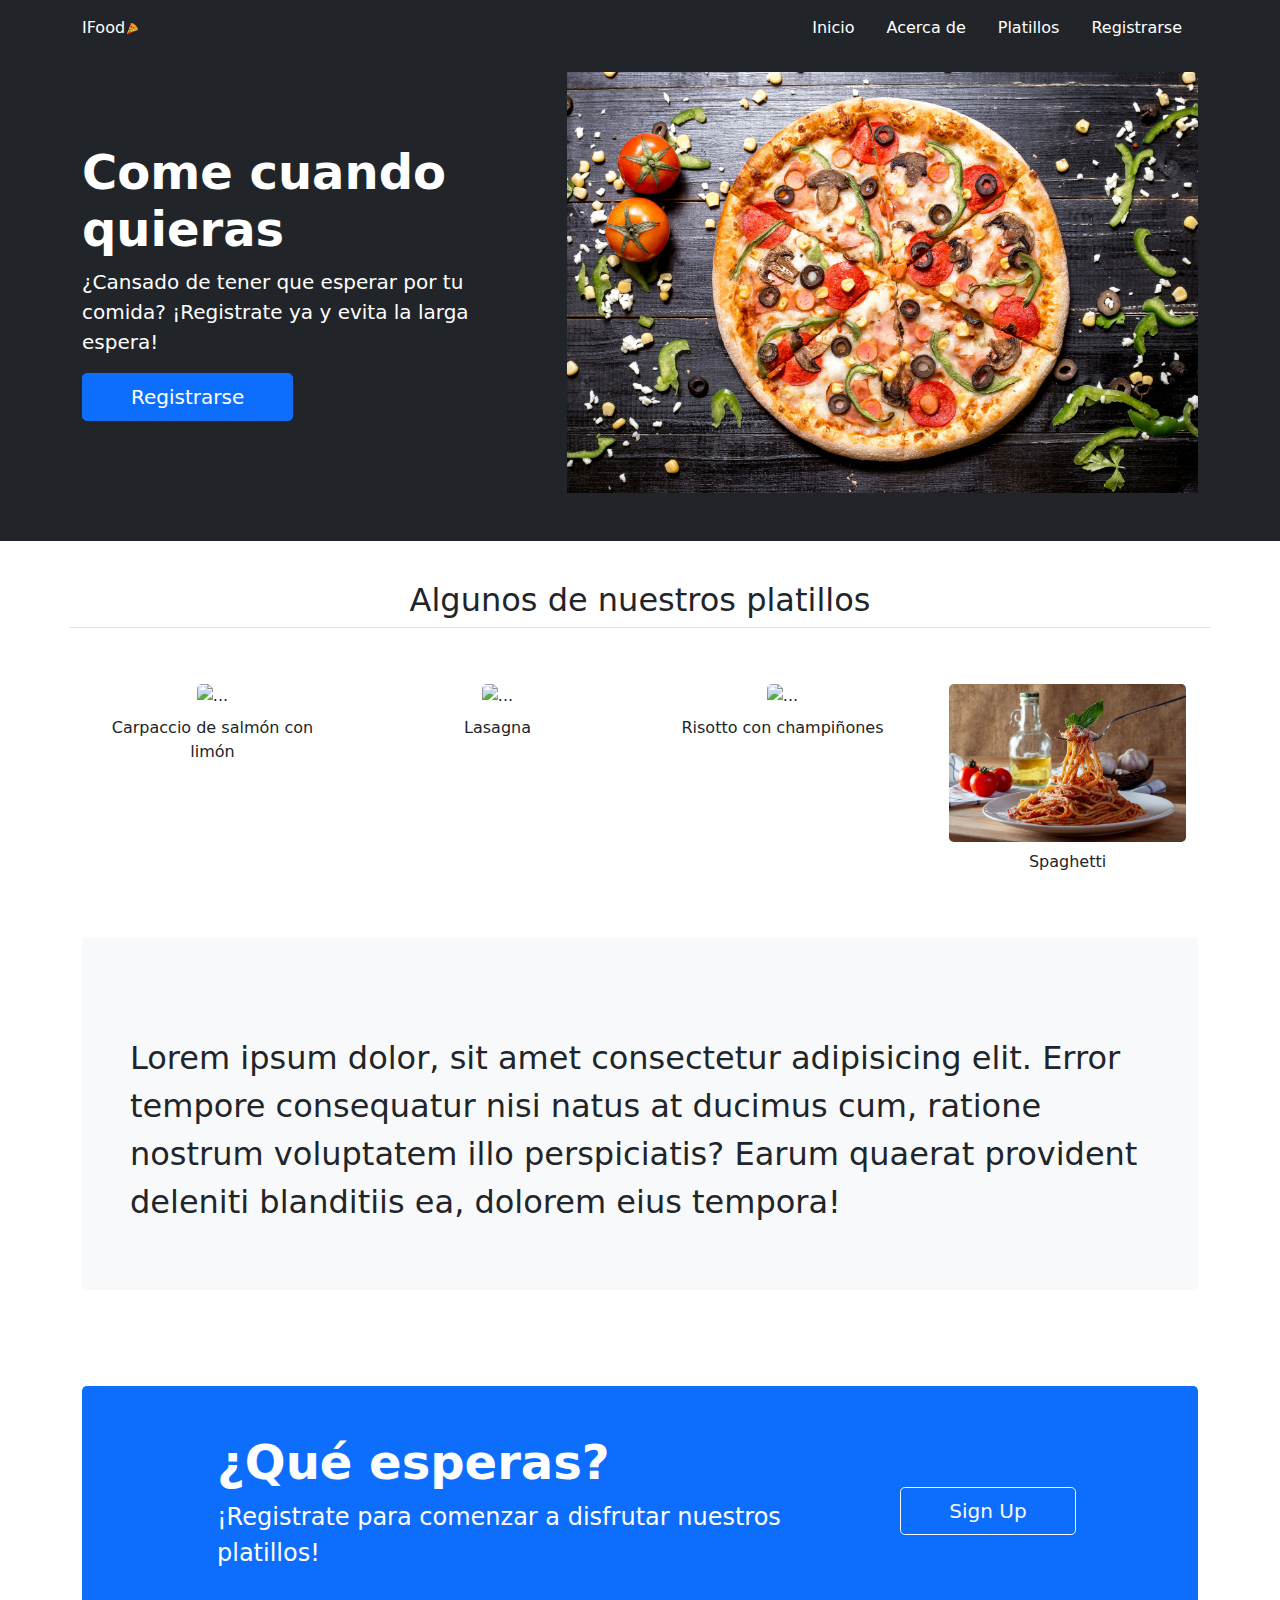
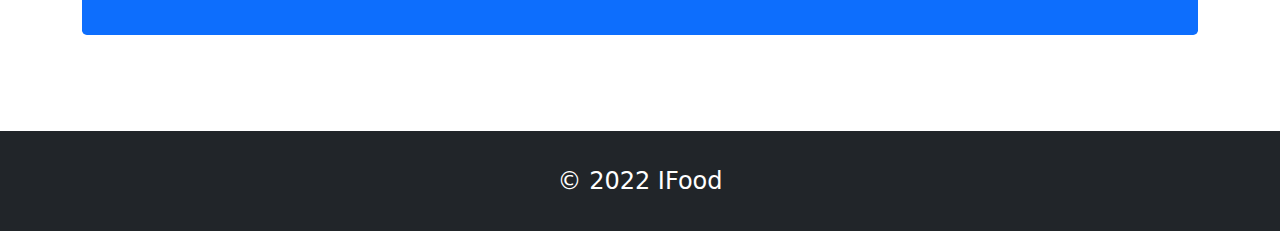
==== index.html @ a33847a7 "Create Home page" ====
<!DOCTYPE html>
<html lang="en">

<head>

    <meta charset="utf-8">
    <meta name="viewport" content="width=device-width, initial-scale=1">

    <title>IFood</title>
    <link rel="icon" href="./Images/pizza-icon.png">
    <link rel="stylesheet" href="./CSS/styles.css">

</head>

<body>

    <!-- NAV -->
    <nav class="navbar bg-dark sticky-top">
        <div class="container">
            <a class="nav-link link-secondary p-0" href="#">IFood<img width="15" height="15"
                    src="./Images/pizza-icon.png"> </a>
            <ul class="nav justify-content-end">
                <li><a href="#" class="nav-link link-secondary">Inicio</a></li>
                <li><a class="nav-link link-secondary" href="pages/about.html">Acerca de</a></li>
                <li><a class="nav-link link-secondary" href="#photos">Platillos</a></li>
                <li><a class="nav-link link-secondary" href="#sign-up">Registrarse</a></li>
            </ul>
        </div>
    </nav>


    <div class="container-fluid bg-dark text-white">
        <div class="container pb-5 pt-3">
            <div class="row flex-lg-row-reverse align-items-center g-5">

                <div class="col-lg-7">
                    <img src="./Images/Pizza.jpg" class="d-block mx-lg-auto img-fluid" width=700 alt="Catrobat">
                </div>

                <div class="col-lg-5">
                    <h1 class="display-5 fw-bold">Come cuando quieras</h1>
                    <p class="lead">¿Cansado de tener que esperar por tu comida? ¡Registrate ya y evita la larga espera!
                    </p>
                    <div class="d-grid gap-2 d-md-flex justify-content-md-start">
                        <button type="button" class="btn btn-primary btn-lg px-5 me-md-2">Registrarse</button>
                    </div>
                </div>

            </div>
        </div>
    </div>

    <!-- Main -->
    <main class="container">

        <!-- photos -->
        <br id="photos">
        <div class="row text-center pt-3 pb-5 mb-3">

            <h2 class="pb-2 border-bottom d-flex justify-content-center">Algunos de nuestros platillos</h2>

            <div class="pt-5 px-4 col-lg-3">
                <img src="./Images/carpaccio.jpg" class="rounded-3 img-fluid" alt="...">
                <p class="pt-2">Carpaccio de salmón con limón</p>
            </div>
            <div class="pt-5 px-4 col-lg-3">
                <img src="./Images/lasagna.jpg" class="rounded-3 img-fluid" alt="...">
                <p class="pt-2">Lasagna</p>
            </div>
            <div class="pt-5 px-4 col-lg-3">
                <img src="./Images/risotto.jpg" class="rounded-3 img-fluid" alt="...">
                <p class="pt-2">Risotto con champiñones</p>
            </div>
            <div class="pt-5 px-4 col-lg-3">
                <img src="./Images/spaghetti.jpg" class="rounded-3 img-fluid" alt="...">
                <p class="pt-2">Spaghetti</p>
            </div>

        </div>

        <!-- quote -->
        <div class="bg-light p-5">

            <blockquote class="blockquote fs-2 pt-5">
                <p>Lorem ipsum dolor, sit amet consectetur adipisicing elit. Error tempore consequatur nisi natus at
                    ducimus cum, ratione nostrum voluptatem illo perspiciatis? Earum quaerat provident deleniti
                    blanditiis ea, dolorem eius tempora!</p>
            </blockquote>

        </div>

        <!-- Sign Up -->
        <div class="py-5">
            <div class="p-5 my-5 bg-primary text-white rounded-3" id="sign-up">
                <div class="row row-cols-auto">
                    <div class="col-md-1"></div>
                    <div class="col-md-7">
                        <h1 class="display-5 fw-bold">¿Qué esperas?</h1>
                        <p class="fs-4">¡Registrate para comenzar a disfrutar nuestros platillos!</p>
                    </div>
                    <div class="col-md-4 align-self-center d-flex justify-content-center">
                        <button class="btn btn-outline-light btn-lg px-5" type="button">Sign Up</button>
                    </div>
                </div>
            </div>
        </div>

    </main>

    <!-- Footer -->
    <footer class="bg-dark py-3">
        <p class="text-center text-muted py-3 m-0 fs-4">&copy; 2022 IFood</p>
    </footer>

</body>


</html>
---- CSS/styles.css ----
@charset "UTF-8";
:root {
  --bs-blue: #0d6efd;
  --bs-white: #fff;
  --bs-gray: #6c757d;
  --bs-gray-dark: #343a40;
  --bs-gray-100: #f8f9fa;
  --bs-gray-200: #e9ecef;
  --bs-gray-300: #dee2e6;
  --bs-gray-400: #ced4da;
  --bs-gray-500: #adb5bd;
  --bs-gray-600: #6c757d;
  --bs-gray-700: #495057;
  --bs-gray-800: #343a40;
  --bs-gray-900: #212529;
  --bs-primary: #0d6efd;
  --bs-secondary: #6c757d;
  --bs-light: #f8f9fa;
  --bs-dark: #212529;
  --bs-primary-rgb: 13, 110, 253;
  --bs-secondary-rgb: 108, 117, 125;
  --bs-light-rgb: 248, 249, 250;
  --bs-dark-rgb: 33, 37, 41;
  --bs-white-rgb: 255, 255, 255;
  --bs-black-rgb: 0, 0, 0;
  --bs-body-rgb: 33, 37, 41;
  --bs-font-sans-serif: system-ui, -apple-system, "Segoe UI", Roboto, "Helvetica Neue", Arial, "Noto Sans", "Liberation Sans", sans-serif, "Apple Color Emoji", "Segoe UI Emoji", "Segoe UI Symbol", "Noto Color Emoji";
  --bs-font-monospace: SFMono-Regular, Menlo, Monaco, Consolas, "Liberation Mono", "Courier New", monospace;
  --bs-gradient: linear-gradient(180deg, rgba(255, 255, 255, 0.15), rgba(255, 255, 255, 0));
  --bs-body-font-family: var(--bs-font-sans-serif);
  --bs-body-font-size: 1rem;
  --bs-body-font-weight: 400;
  --bs-body-line-height: 1.5;
  --bs-body-color: #212529;
  --bs-body-bg: #fff;
}

*,
*::before,
*::after {
  box-sizing: border-box;
}

@media (prefers-reduced-motion: no-preference) {
  :root {
    scroll-behavior: smooth;
  }
}


body {
  margin: 0;
  font-family: var(--bs-body-font-family);
  font-size: var(--bs-body-font-size);
  font-weight: var(--bs-body-font-weight);
  line-height: var(--bs-body-line-height);
  color: var(--bs-body-color);
  text-align: var(--bs-body-text-align);
  background-color: var(--bs-body-bg);
  -webkit-text-size-adjust: 100%;
  -webkit-tap-highlight-color: rgba(0, 0, 0, 0);
}

hr {
  margin: 1rem 0;
  color: inherit;
  background-color: currentColor;
  border: 0;
  opacity: 0.25;
}

h2, .h2, h1, .h1 {
  margin-top: 0;
  margin-bottom: 0.5rem;
  font-weight: 500;
  line-height: 1.2;
}

h1, .h1 {
  font-size: calc(1.375rem + 1.5vw);
}
@media (min-width: 1200px) {
  h1, .h1 {
    font-size: 2.5rem;
  }
}

h2, .h2 {
  font-size: calc(1.325rem + 0.9vw);
}
@media (min-width: 1200px) {
  h2, .h2 {
    font-size: 2rem;
  }
}

p {
  margin-top: 0;
  margin-bottom: 1rem;
}

ol,
ul {
  padding-left: 2rem;
}

ol,
ul,
dl {
  margin-top: 0;
  margin-bottom: 1rem;
}

blockquote {
  margin: 0 0 1rem;
}

a {
  color: #0d6efd;
  text-decoration: underline;
}
a:hover {
  color: #0a58ca;
}

a:not([href]):not([class]), a:not([href]):not([class]):hover {
  color: inherit;
  text-decoration: none;
}

img,
svg {
  vertical-align: middle;
}

caption {
  padding-top: 0.5rem;
  padding-bottom: 0.5rem;
  color: #6c757d;
  text-align: left;
}

button {
  border-radius: 0;
}

button:focus:not(:focus-visible) {
  outline: 0;
}

input,
button,
select,
optgroup,
textarea {
  margin: 0;
  font-family: inherit;
  font-size: inherit;
  line-height: inherit;
}

button,
select {
  text-transform: none;
}


/*! 3 CLASSES*/
/*! 3.1 CLASSES NAV
navbar bg-dark sticky-top
container
nav-link link-secondary p-0
nav justify-content-end
*/

.navbar {
  position: relative;
  display: flex;
  flex-wrap: wrap;
  align-items: center;
  justify-content: space-between;
  padding-top: 0.5rem;
  padding-bottom: 0.5rem;
}
.navbar > .container {
  display: flex;
  flex-wrap: inherit;
  align-items: center;
  justify-content: space-between;
}

.navbar-nav .nav-link {
  padding-right: 0;
  padding-left: 0;
}

.bg-dark {
  --bs-bg-opacity: 1;
  background-color: rgba(var(--bs-dark-rgb), var(--bs-bg-opacity)) !important;
}

.sticky-top {
  position: -webkit-sticky;
  position: sticky;
  top: 0;
  z-index: 1020;
}

.container,
.container-fluid {
  width: 100%;
  padding-right: var(--bs-gutter-x, 0.75rem);
  padding-left: var(--bs-gutter-x, 0.75rem);
  margin-right: auto;
  margin-left: auto;
}

@media (min-width: 576px) {
  .container {
    max-width: 540px;
  }
}
@media (min-width: 768px) {
  .container {
    max-width: 720px;
  }
}
@media (min-width: 992px) {
  .container {
    max-width: 960px;
  }
}
@media (min-width: 1200px) {
  .container {
    max-width: 1140px;
  }
}
@media (min-width: 1400px) {
  .container {
    max-width: 1320px;
  }
}

.nav-link {
  display: block;
  padding: 0.5rem 1rem;
  color: #0d6efd;
  text-decoration: none;
  transition: color 0.15s ease-in-out, background-color 0.15s ease-in-out, border-color 0.15s ease-in-out;
}
@media (prefers-reduced-motion: reduce) {
  .nav-link {
    transition: none;
  }
}
.nav-link:hover, .nav-link:focus {
  color: #0a58ca;
}

.link-secondary {
  color: #fff;
}
.link-secondary:hover, .link-secondary:focus {
  color: #565e64;
}

.nav {
  display: flex;
  flex-wrap: wrap;
  padding-left: 0;
  margin-bottom: 0;
  list-style: none;
}

.justify-content-end {
  justify-content: flex-end !important;
}

.p-0 {
  padding: 0 !important;
}

.text-white {
  --bs-text-opacity: 1;
  color: rgba(var(--bs-white-rgb), var(--bs-text-opacity)) !important;
}

.pb-5 {
  padding-bottom: 3rem !important;
}

.pt-3 {
  padding-top: 1rem !important;
}

.row {
  --bs-gutter-x: 1.5rem;
  --bs-gutter-y: 0;
  display: flex;
  flex-wrap: wrap;
  margin-top: calc(var(--bs-gutter-y) * -1);
  margin-right: calc(var(--bs-gutter-x) * -.5);
  margin-left: calc(var(--bs-gutter-x) * -.5);
}
.row > * {
  flex-shrink: 0;
  width: 100%;
  max-width: 100%;
  padding-right: calc(var(--bs-gutter-x) * .5);
  padding-left: calc(var(--bs-gutter-x) * .5);
  margin-top: var(--bs-gutter-y);
}

.flex-lg-row-reverse {
  flex-direction: row-reverse !important;
}

.align-items-center {
  align-items: center !important;
}

.g-5,
.gx-5 {
  --bs-gutter-x: 3rem;
}

.g-5,
.gy-5 {
  --bs-gutter-y: 3rem;
}

@media (min-width: 992px) {
  .col-lg-7 {
    flex: 0 0 auto;
    width: 58.33333333%;
  }

  .col-lg-5 {
    flex: 0 0 auto;
    width: 41.66666667%;
  }

  .mx-lg-auto {
    margin-right: auto !important;
    margin-left: auto !important;
  }
}

.d-block {
  display: block !important;
}

.img-fluid {
  max-width: 100%;
  height: auto;
}

.display-5 {
  font-size: calc(1.425rem + 2.1vw);
  font-weight: 300;
  line-height: 1.2;
}
@media (min-width: 1200px) {
  .display-5 {
    font-size: 3rem;
  }
}

.fw-bold {
  font-weight: 700 !important;
}

.lead {
  font-size: 1.25rem;
  font-weight: 300;
}

.d-grid {
  display: grid !important;
}

.gap-2 {
  gap: 0.5rem !important;
}

@media (min-width: 768px) {
  .d-md-flex {
    display: flex !important;
  }

  .justify-content-md-start {
    justify-content: flex-start !important;
  }

  .me-md-2 {
    margin-right: 0.5rem !important;
  }

}

.btn {
  display: inline-block;
  font-weight: 400;
  line-height: 1.5;
  color: #212529;
  text-align: center;
  text-decoration: none;
  vertical-align: middle;
  cursor: pointer;
  -webkit-user-select: none;
  -moz-user-select: none;
  user-select: none;
  background-color: transparent;
  border: 1px solid transparent;
  padding: 0.375rem 0.75rem;
  font-size: 1rem;
  border-radius: 0.25rem;
  transition: color 0.15s ease-in-out, background-color 0.15s ease-in-out, border-color 0.15s ease-in-out, box-shadow 0.15s ease-in-out;
}
@media (prefers-reduced-motion: reduce) {
  .btn {
    transition: none;
  }
}
.btn:hover {
  color: #212529;
}

.btn-primary {
  color: #fff;
  background-color: #0d6efd;
  border-color: #0d6efd;
}
.btn-primary:hover {
  color: #fff;
  background-color: #0b5ed7;
  border-color: #0a58ca;
}

.btn-lg, .btn-group-lg > .btn {
  padding: 0.5rem 1rem;
  font-size: 1.25rem;
  border-radius: 0.3rem;
}

.btn-lg + .dropdown-toggle-split, .btn-group-lg > .btn + .dropdown-toggle-split {
  padding-right: 0.75rem;
  padding-left: 0.75rem;
}

.px-5 {
  padding-right: 3rem !important;
  padding-left: 3rem !important;
}



/*
    Photos
*/

.text-center {
  text-align: center !important;
}

.pt-3 {
  padding-top: 1rem !important;
}

.pb-5 {
  padding-bottom: 3rem !important;
}

.mb-5 {
  margin-bottom: 3rem !important;
}

.mx-5 {
  margin-right: 3rem !important;
  margin-left: 3rem !important;
}

.pb-2 {
  padding-bottom: 0.5rem !important;
}

.border-bottom {
  border-bottom: 1px solid #dee2e6 !important;
}

.d-flex {
  display: flex !important;
}

.justify-content-center {
  justify-content: center !important;
}

.pt-5 {
  padding-top: 3rem !important;
}

.px-4 {
  padding-right: 1.5rem !important;
  padding-left: 1.5rem !important;
}

.pt-2 {
  padding-top: 0.5rem !important;
}

@media (min-width: 992px) {
  .col-lg-3 {
    flex: 0 0 auto;
    width: 25%;
  }
}


/*
 Frase
*/

.bg-light {
  --bs-bg-opacity: 1;
  background-color: rgba(var(--bs-light-rgb), var(--bs-bg-opacity)) !important;
}

.p-5 {
  padding: 3rem !important;
}

.blockquote {
  margin-bottom: 1rem;
  font-size: 1.25rem;
}
.blockquote > :last-child {
  margin-bottom: 0;
}

.blockquote-footer {
  margin-top: -1rem;
  margin-bottom: 1rem;
  font-size: 0.875em;
  color: #6c757d;
}
.blockquote-footer::before {
  content: "— ";
}

.my-2 {
  margin-top: 0.5rem !important;
  margin-bottom: 0.5rem !important;
}

.fs-2 {
  font-size: calc(1.325rem + 0.9vw) !important;
}

@media (min-width: 1200px) {
  .fs-2 {
    font-size: 2rem !important;
  }
}

/* Sign Up
*/

.py-5 {
  padding-top: 3rem !important;
  padding-bottom: 3rem !important;
}

.my-5 {
  margin-top: 3rem !important;
  margin-bottom: 3rem !important;
}

.bg-primary {
  --bs-bg-opacity: 1;
  background-color: rgba(var(--bs-primary-rgb), var(--bs-bg-opacity)) !important;
}

.rounded-3 {
  border-radius: 0.3rem !important;
}

.row-cols-auto > * {
  flex: 0 0 auto;
  width: auto;
}

@media (min-width: 768px) {
  .col-md-1 {
    flex: 0 0 auto;
    width: 8.33333333%;
  }

  .col-md-7 {
    flex: 0 0 auto;
    width: 58.33333333%;
  }

  .col-md-4 {
    flex: 0 0 auto;
    width: 33.33333333%;
  }
}

.fs-4 {
  font-size: calc(1.275rem + 0.3vw) !important;
}

@media (min-width: 1200px) {

  .fs-4 {
    font-size: 1.5rem !important;
  }
}

.align-self-center {
  align-self: center !important;
}

.btn-outline-light {
  color: #f8f9fa;
  border-color: #f8f9fa;
}
.btn-outline-light:hover {
  color: #000;
  background-color: #f8f9fa;
  border-color: #f8f9fa;
}

/* Footer
*/

.py-3 {
  padding-top: 1rem !important;
  padding-bottom: 1rem !important;
}

.text-muted {
  --bs-text-opacity: 1;
  color: #fff!important;
}

.m-0 {
  margin: 0 !important;
}
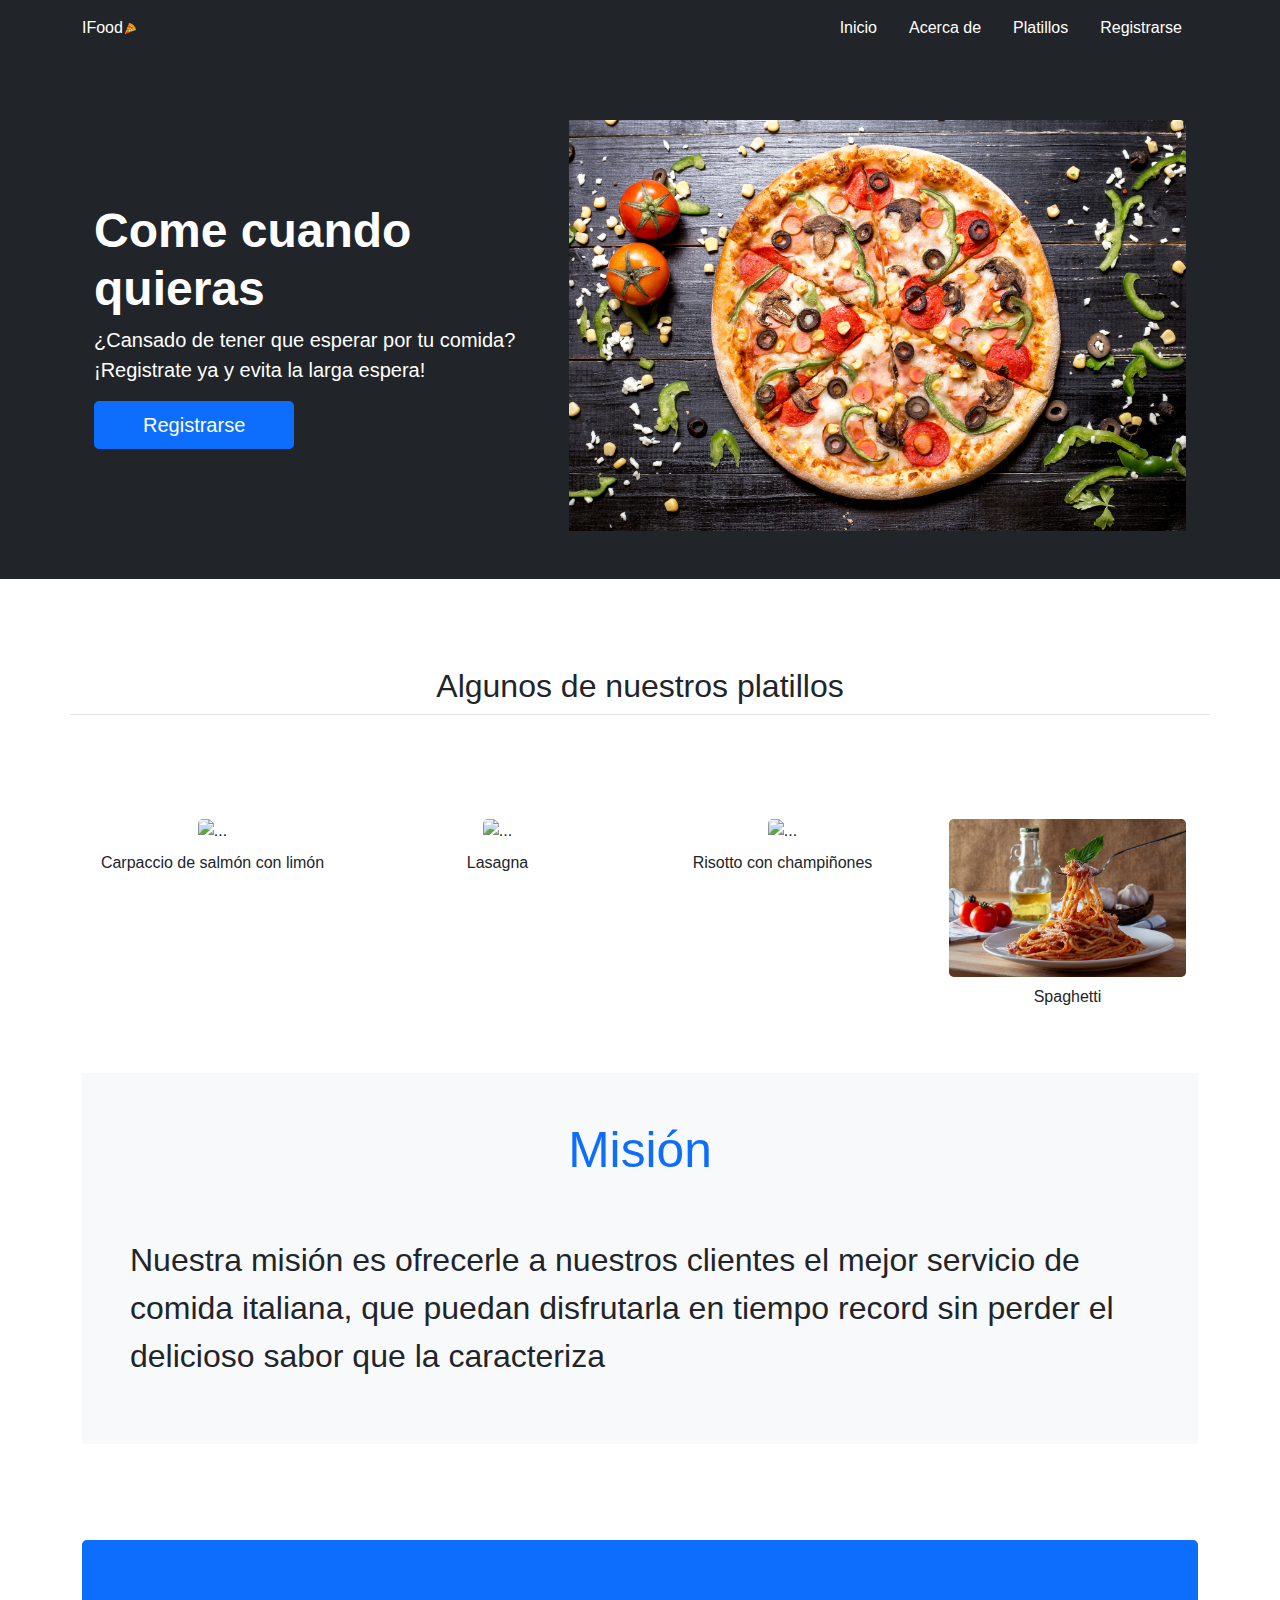
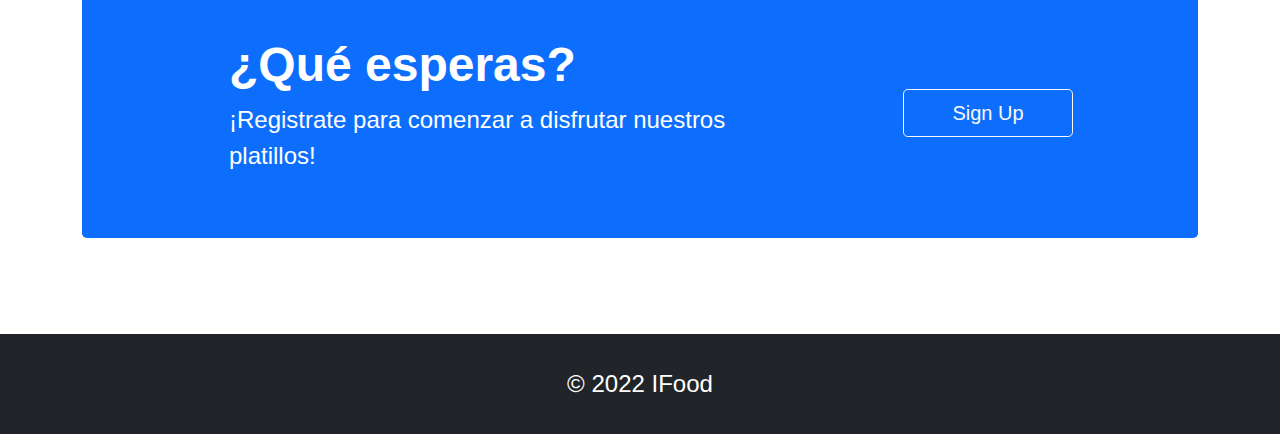
==== commit 0dc81e66: "Add some elements within the body of the about page" ====
--- a/index.html
+++ b/index.html
@@ -80,11 +80,12 @@
 
         <!-- quote -->
         <div class="bg-light p-5">
-
+            <h2 class="mision text-center display-5">Misión</h2>
             <blockquote class="blockquote fs-2 pt-5">
-                <p>Lorem ipsum dolor, sit amet consectetur adipisicing elit. Error tempore consequatur nisi natus at
-                    ducimus cum, ratione nostrum voluptatem illo perspiciatis? Earum quaerat provident deleniti
-                    blanditiis ea, dolorem eius tempora!</p>
+              
+                <p>Nuestra misión es ofrecerle a nuestros clientes el mejor servicio de comida italiana,
+                     que puedan disfrutarla en tiempo record sin perder el delicioso sabor que la 
+                     caracteriza</p>
             </blockquote>
 
         </div>
--- a/CSS/styles.css
+++ b/CSS/styles.css
@@ -1,40 +1,3 @@
-@charset "UTF-8";
-:root {
-  --bs-blue: #0d6efd;
-  --bs-white: #fff;
-  --bs-gray: #6c757d;
-  --bs-gray-dark: #343a40;
-  --bs-gray-100: #f8f9fa;
-  --bs-gray-200: #e9ecef;
-  --bs-gray-300: #dee2e6;
-  --bs-gray-400: #ced4da;
-  --bs-gray-500: #adb5bd;
-  --bs-gray-600: #6c757d;
-  --bs-gray-700: #495057;
-  --bs-gray-800: #343a40;
-  --bs-gray-900: #212529;
-  --bs-primary: #0d6efd;
-  --bs-secondary: #6c757d;
-  --bs-light: #f8f9fa;
-  --bs-dark: #212529;
-  --bs-primary-rgb: 13, 110, 253;
-  --bs-secondary-rgb: 108, 117, 125;
-  --bs-light-rgb: 248, 249, 250;
-  --bs-dark-rgb: 33, 37, 41;
-  --bs-white-rgb: 255, 255, 255;
-  --bs-black-rgb: 0, 0, 0;
-  --bs-body-rgb: 33, 37, 41;
-  --bs-font-sans-serif: system-ui, -apple-system, "Segoe UI", Roboto, "Helvetica Neue", Arial, "Noto Sans", "Liberation Sans", sans-serif, "Apple Color Emoji", "Segoe UI Emoji", "Segoe UI Symbol", "Noto Color Emoji";
-  --bs-font-monospace: SFMono-Regular, Menlo, Monaco, Consolas, "Liberation Mono", "Courier New", monospace;
-  --bs-gradient: linear-gradient(180deg, rgba(255, 255, 255, 0.15), rgba(255, 255, 255, 0));
-  --bs-body-font-family: var(--bs-font-sans-serif);
-  --bs-body-font-size: 1rem;
-  --bs-body-font-weight: 400;
-  --bs-body-line-height: 1.5;
-  --bs-body-color: #212529;
-  --bs-body-bg: #fff;
-}
-
 *,
 *::before,
 *::after {
@@ -50,13 +13,12 @@
 
 body {
   margin: 0;
-  font-family: var(--bs-body-font-family);
-  font-size: var(--bs-body-font-size);
-  font-weight: var(--bs-body-font-weight);
-  line-height: var(--bs-body-line-height);
-  color: var(--bs-body-color);
-  text-align: var(--bs-body-text-align);
-  background-color: var(--bs-body-bg);
+  font-family:"Segoe UI", Roboto, "Helvetica Neue", Arial, "Noto Sans", "Liberation Sans", sans-serif, "Apple Color Emoji", "Segoe UI Emoji", "Segoe UI Symbol", "Noto Color Emoji";
+  font-size: 1rem;
+  font-weight: 400;
+  line-height: 1.5;
+  color: #212529;
+  background-color: #fff;
   -webkit-text-size-adjust: 100%;
   -webkit-tap-highlight-color: rgba(0, 0, 0, 0);
 }
@@ -121,11 +83,6 @@
 }
 a:hover {
   color: #0a58ca;
-}
-
-a:not([href]):not([class]), a:not([href]):not([class]):hover {
-  color: inherit;
-  text-decoration: none;
 }
 
 img,
@@ -165,13 +122,8 @@
 }
 
 
-/*! 3 CLASSES*/
-/*! 3.1 CLASSES NAV
-navbar bg-dark sticky-top
-container
-nav-link link-secondary p-0
-nav justify-content-end
-*/
+/* NAV*/
+
 
 .navbar {
   position: relative;
@@ -182,7 +134,7 @@
   padding-top: 0.5rem;
   padding-bottom: 0.5rem;
 }
-.navbar > .container {
+.navbar .container {
   display: flex;
   flex-wrap: inherit;
   align-items: center;
@@ -195,8 +147,7 @@
 }
 
 .bg-dark {
-  --bs-bg-opacity: 1;
-  background-color: rgba(var(--bs-dark-rgb), var(--bs-bg-opacity)) !important;
+  background-color: rgba(33,37,41,1) !important;
 }
 
 .sticky-top {
@@ -209,8 +160,8 @@
 .container,
 .container-fluid {
   width: 100%;
-  padding-right: var(--bs-gutter-x, 0.75rem);
-  padding-left: var(--bs-gutter-x, 0.75rem);
+  padding-right: 0.75rem;
+  padding-left: 0.75rem;
   margin-right: auto;
   margin-left: auto;
 }
@@ -246,13 +197,8 @@
   padding: 0.5rem 1rem;
   color: #0d6efd;
   text-decoration: none;
-  transition: color 0.15s ease-in-out, background-color 0.15s ease-in-out, border-color 0.15s ease-in-out;
-}
-@media (prefers-reduced-motion: reduce) {
-  .nav-link {
-    transition: none;
-  }
-}
+}
+
 .nav-link:hover, .nav-link:focus {
   color: #0a58ca;
 }
@@ -282,7 +228,7 @@
 
 .text-white {
   --bs-text-opacity: 1;
-  color: rgba(var(--bs-white-rgb), var(--bs-text-opacity)) !important;
+   color: rgba(255,255,255,1) !important;
 }
 
 .pb-5 {
@@ -298,17 +244,18 @@
   --bs-gutter-y: 0;
   display: flex;
   flex-wrap: wrap;
-  margin-top: calc(var(--bs-gutter-y) * -1);
-  margin-right: calc(var(--bs-gutter-x) * -.5);
-  margin-left: calc(var(--bs-gutter-x) * -.5);
-}
+  margin-top: 0;
+  margin-right: -0.75rem;
+  margin-left: -0.75rem;
+}
+
 .row > * {
   flex-shrink: 0;
   width: 100%;
   max-width: 100%;
-  padding-right: calc(var(--bs-gutter-x) * .5);
-  padding-left: calc(var(--bs-gutter-x) * .5);
-  margin-top: var(--bs-gutter-y);
+  padding-right: 1.5rem;
+  padding-left: 1.5rem;
+  margin-top: 3rem;
 }
 
 .flex-lg-row-reverse {
@@ -319,15 +266,6 @@
   align-items: center !important;
 }
 
-.g-5,
-.gx-5 {
-  --bs-gutter-x: 3rem;
-}
-
-.g-5,
-.gy-5 {
-  --bs-gutter-y: 3rem;
-}
 
 @media (min-width: 992px) {
   .col-lg-7 {
@@ -415,13 +353,8 @@
   padding: 0.375rem 0.75rem;
   font-size: 1rem;
   border-radius: 0.25rem;
-  transition: color 0.15s ease-in-out, background-color 0.15s ease-in-out, border-color 0.15s ease-in-out, box-shadow 0.15s ease-in-out;
-}
-@media (prefers-reduced-motion: reduce) {
-  .btn {
-    transition: none;
-  }
-}
+}
+
 .btn:hover {
   color: #212529;
 }
@@ -521,9 +454,13 @@
  Frase
 */
 
+.bg-light > h2{
+  color:#0d6efd;
+  font-size: calc(1.425rem + 2.1vw);
+}
+
 .bg-light {
-  --bs-bg-opacity: 1;
-  background-color: rgba(var(--bs-light-rgb), var(--bs-bg-opacity)) !important;
+  background-color: rgba(248,249,250, 1) !important;
 }
 
 .p-5 {
@@ -577,8 +514,7 @@
 }
 
 .bg-primary {
-  --bs-bg-opacity: 1;
-  background-color: rgba(var(--bs-primary-rgb), var(--bs-bg-opacity)) !important;
+  background-color: rgba(13, 110, 253, 1) !important;
 }
 
 .rounded-3 {
@@ -641,10 +577,18 @@
 }
 
 .text-muted {
-  --bs-text-opacity: 1;
-  color: #fff!important;
+  color: rgba(255, 255, 255, 1)!important;
 }
 
 .m-0 {
   margin: 0 !important;
+}
+
+/* Body about */
+.container2{
+  display: flex;
+}
+.container2 .ct-objectives{
+  width: 50%;
+  padding: 0 3rem;
 }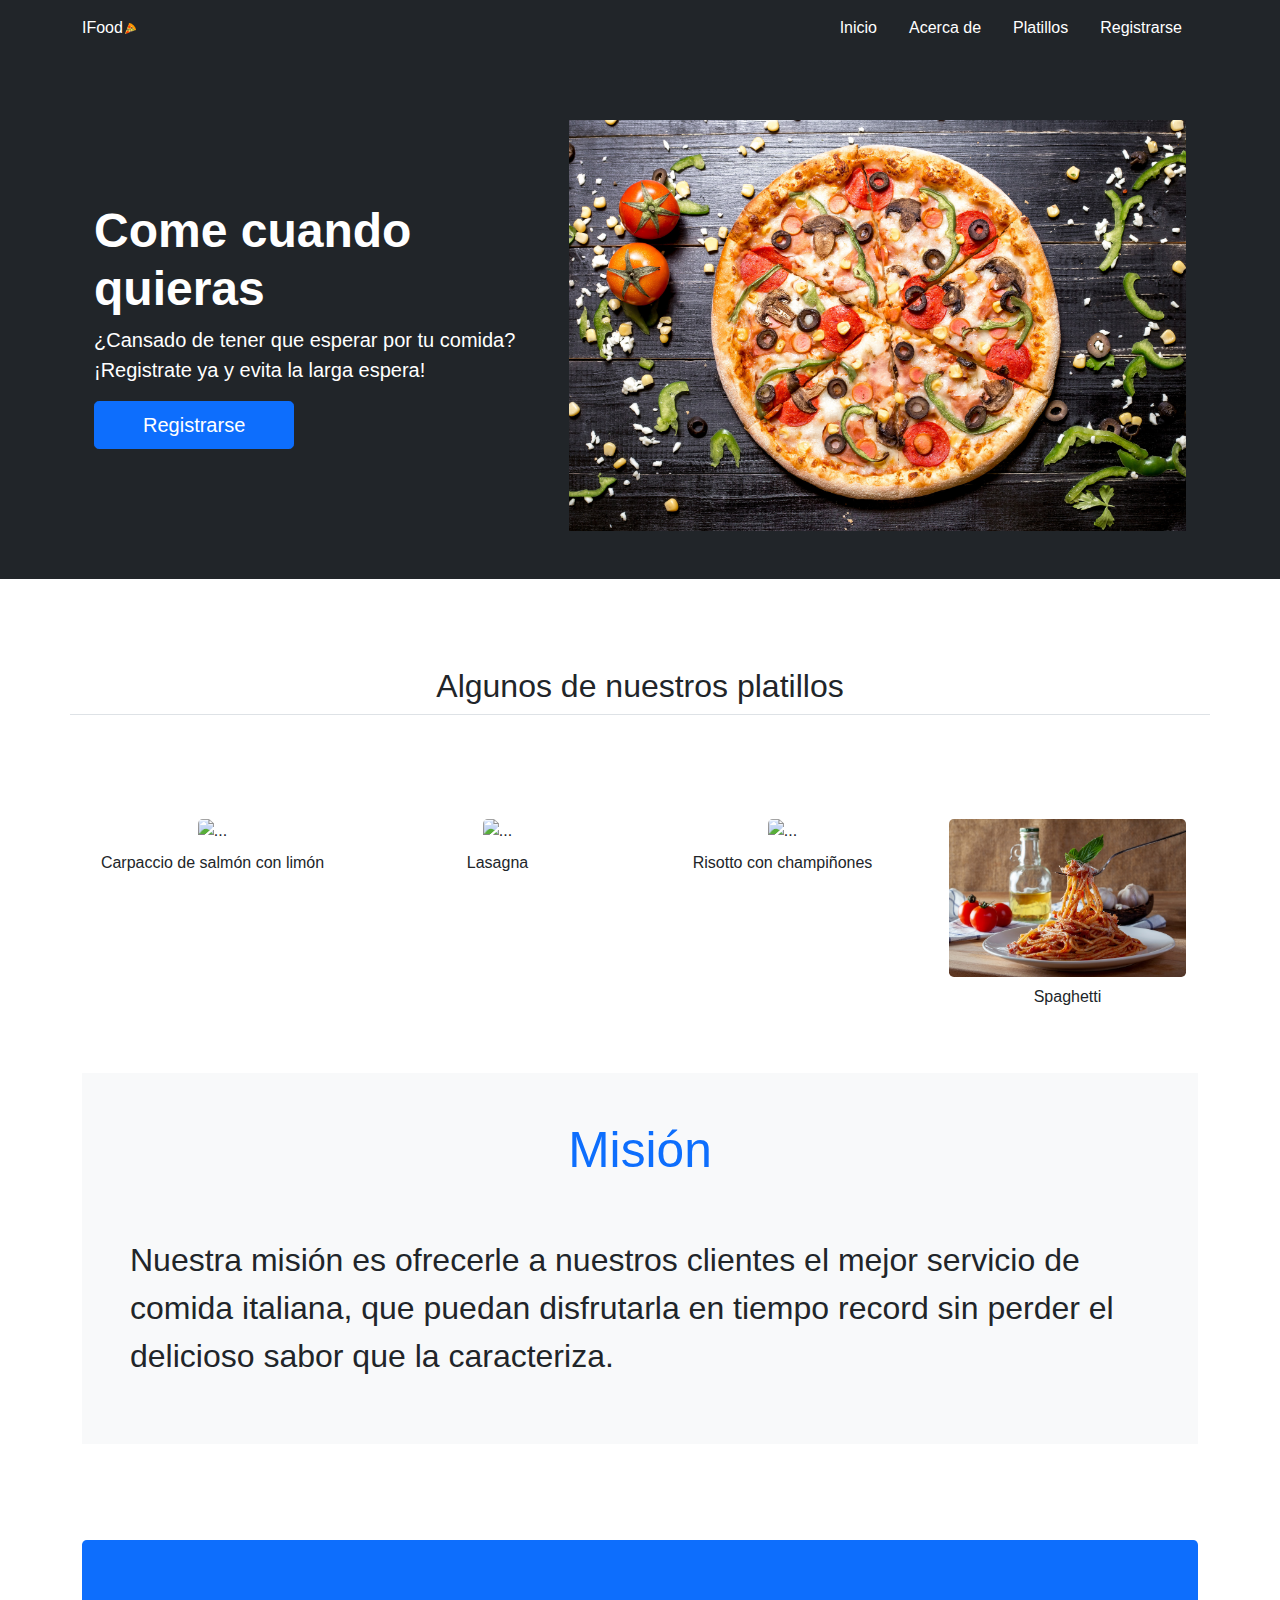
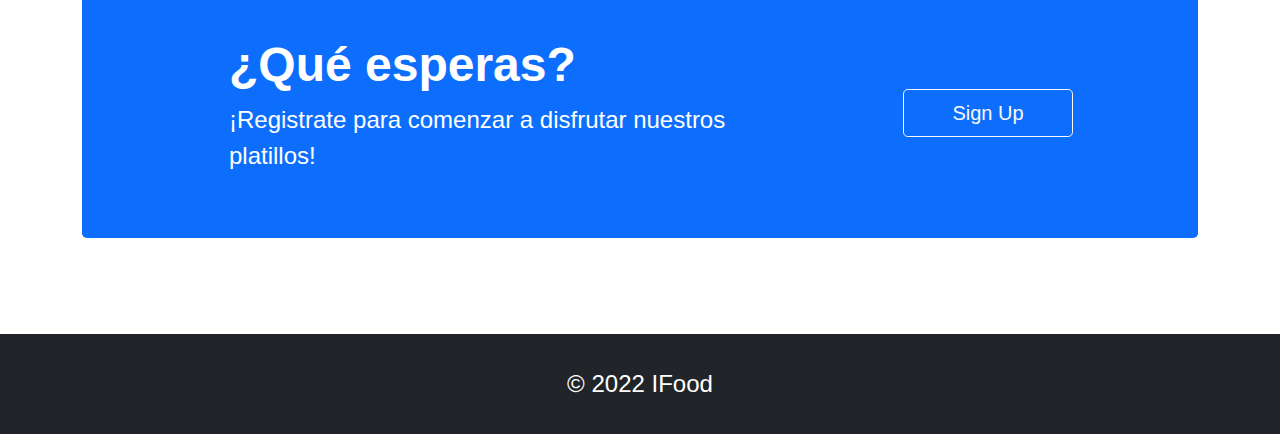
==== commit 8c11e62a: "Add some more elements to about page" ====
--- a/index.html
+++ b/index.html
@@ -85,7 +85,7 @@
               
                 <p>Nuestra misión es ofrecerle a nuestros clientes el mejor servicio de comida italiana,
                      que puedan disfrutarla en tiempo record sin perder el delicioso sabor que la 
-                     caracteriza</p>
+                     caracteriza.</p>
             </blockquote>
 
         </div>
--- a/CSS/styles.css
+++ b/CSS/styles.css
@@ -240,8 +240,6 @@
 }
 
 .row {
-  --bs-gutter-x: 1.5rem;
-  --bs-gutter-y: 0;
   display: flex;
   flex-wrap: wrap;
   margin-top: 0;
@@ -587,8 +585,16 @@
 /* Body about */
 .container2{
   display: flex;
+  justify-content: space-around;
+  -webkit-text-size-adjust: 100%;
 }
 .container2 .ct-objectives{
-  width: 50%;
-  padding: 0 3rem;
-}+    width: 50%;
+}
+
+.container2 .ct-objectives .body-ct-objective{
+  text-align: justify;
+}
+.container .ubication{
+  text-align: center;
+}
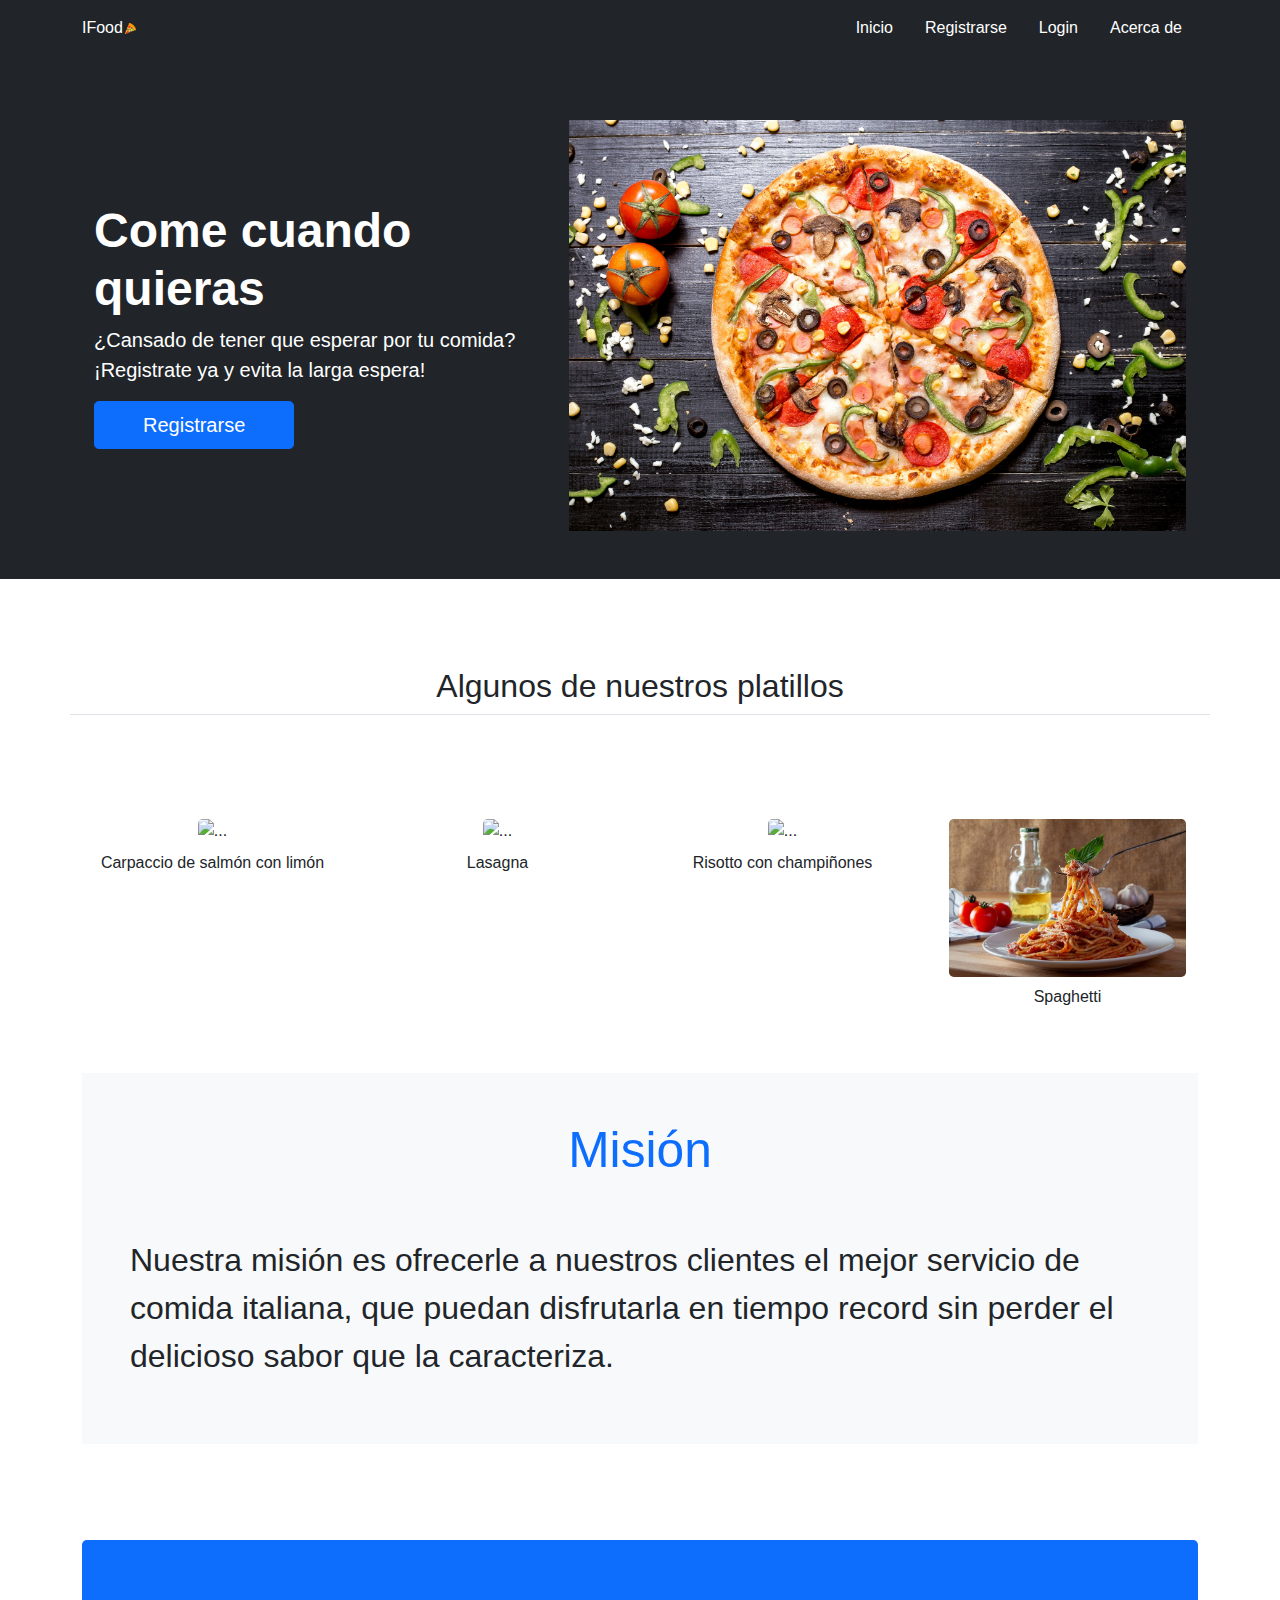
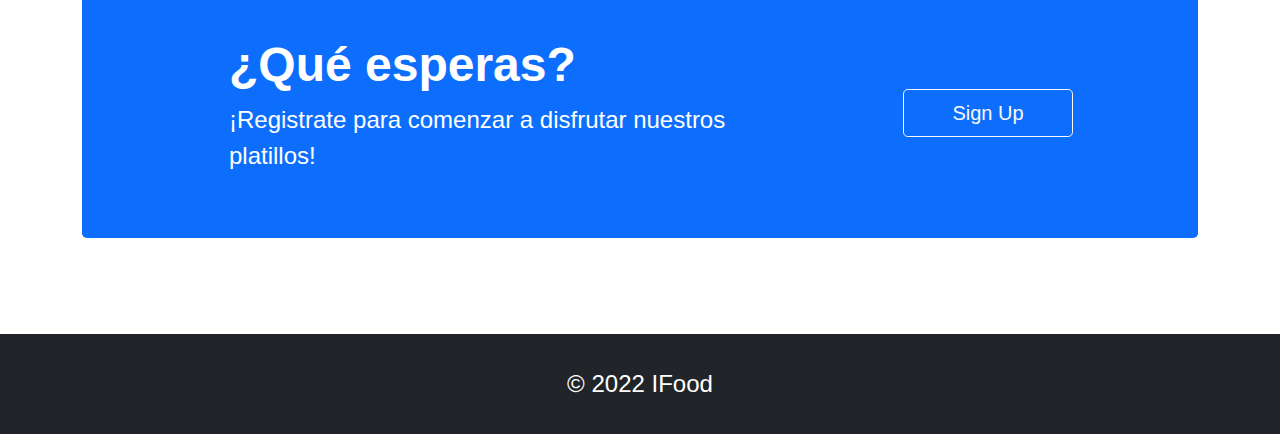
==== commit 00cf71ec: "Add some styles to Login and register" ====
--- a/index.html
+++ b/index.html
@@ -21,9 +21,9 @@
                     src="./Images/pizza-icon.png"> </a>
             <ul class="nav justify-content-end">
                 <li><a href="#" class="nav-link link-secondary">Inicio</a></li>
+                <li><a class="nav-link link-secondary" href="pages/register.html">Registrarse</a></li>
+                <li><a class="nav-link link-secondary" href="pages/login.html">Login</a></li>
                 <li><a class="nav-link link-secondary" href="pages/about.html">Acerca de</a></li>
-                <li><a class="nav-link link-secondary" href="#photos">Platillos</a></li>
-                <li><a class="nav-link link-secondary" href="#sign-up">Registrarse</a></li>
             </ul>
         </div>
     </nav>
@@ -34,15 +34,15 @@
             <div class="row flex-lg-row-reverse align-items-center g-5">
 
                 <div class="col-lg-7">
-                    <img src="./Images/Pizza.jpg" class="d-block mx-lg-auto img-fluid" width=700 alt="Catrobat">
+                    <img src="./Images/Pizza.jpg" class="d-block mx-lg-auto img-fluid" width=700 alt="Pizza">
                 </div>
 
                 <div class="col-lg-5">
                     <h1 class="display-5 fw-bold">Come cuando quieras</h1>
                     <p class="lead">¿Cansado de tener que esperar por tu comida? ¡Registrate ya y evita la larga espera!
                     </p>
-                    <div class="d-grid gap-2 d-md-flex justify-content-md-start">
-                        <button type="button" class="btn btn-primary btn-lg px-5 me-md-2">Registrarse</button>
+                    <div class="justify-content-md-start">
+            <a href="./pages/register.html"><button type="button" class="btn btn-primary btn-lg px-5 me-md-2">Registrarse</button></a>
                     </div>
                 </div>
 
@@ -82,7 +82,6 @@
         <div class="bg-light p-5">
             <h2 class="mision text-center display-5">Misión</h2>
             <blockquote class="blockquote fs-2 pt-5">
-              
                 <p>Nuestra misión es ofrecerle a nuestros clientes el mejor servicio de comida italiana,
                      que puedan disfrutarla en tiempo record sin perder el delicioso sabor que la 
                      caracteriza.</p>
@@ -100,7 +99,7 @@
                         <p class="fs-4">¡Registrate para comenzar a disfrutar nuestros platillos!</p>
                     </div>
                     <div class="col-md-4 align-self-center d-flex justify-content-center">
-                        <button class="btn btn-outline-light btn-lg px-5" type="button">Sign Up</button>
+                        <a href="./pages/register.html"><button class="btn btn-outline-light btn-lg px-5" type="button">Sign Up</button></a>
                     </div>
                 </div>
             </div>
--- a/CSS/styles.css
+++ b/CSS/styles.css
@@ -469,19 +469,6 @@
   margin-bottom: 1rem;
   font-size: 1.25rem;
 }
-.blockquote > :last-child {
-  margin-bottom: 0;
-}
-
-.blockquote-footer {
-  margin-top: -1rem;
-  margin-bottom: 1rem;
-  font-size: 0.875em;
-  color: #6c757d;
-}
-.blockquote-footer::before {
-  content: "— ";
-}
 
 .my-2 {
   margin-top: 0.5rem !important;
@@ -583,18 +570,54 @@
 }
 
 /* Body about */
-.container2{
+.container2 , .container2-reverse{
   display: flex;
   justify-content: space-around;
   -webkit-text-size-adjust: 100%;
 }
 .container2 .ct-objectives{
-    width: 50%;
+   flex-grow: 2;
 }
 
 .container2 .ct-objectives .body-ct-objective{
   text-align: justify;
 }
-.container .ubication{
+.container2 .ubication{
   text-align: center;
-}
+  margin: 40px;
+}
+
+.container2 .ubication h2{
+  margin-bottom: 40px;
+}
+.container2 .ubication iframe{
+  width: 90%;
+  height: 350px;
+}
+@media (max-width: 400px) {
+  .container2 {
+    display: flex;
+    flex-direction: column;
+  }
+  .container2-reverse{
+    flex-flow: column-reverse;
+  }
+
+  .container2 .ubication .iframe {
+    width: 90%
+  }
+}
+
+@media (max-width: 800px) {
+  .container2 {
+    display: flex;
+    flex-direction: column;
+  }
+  .container2-reverse{
+    flex-flow: column-reverse;
+  }
+
+  .container2 .ubication .iframe {
+    width: 90%
+  }
+}
